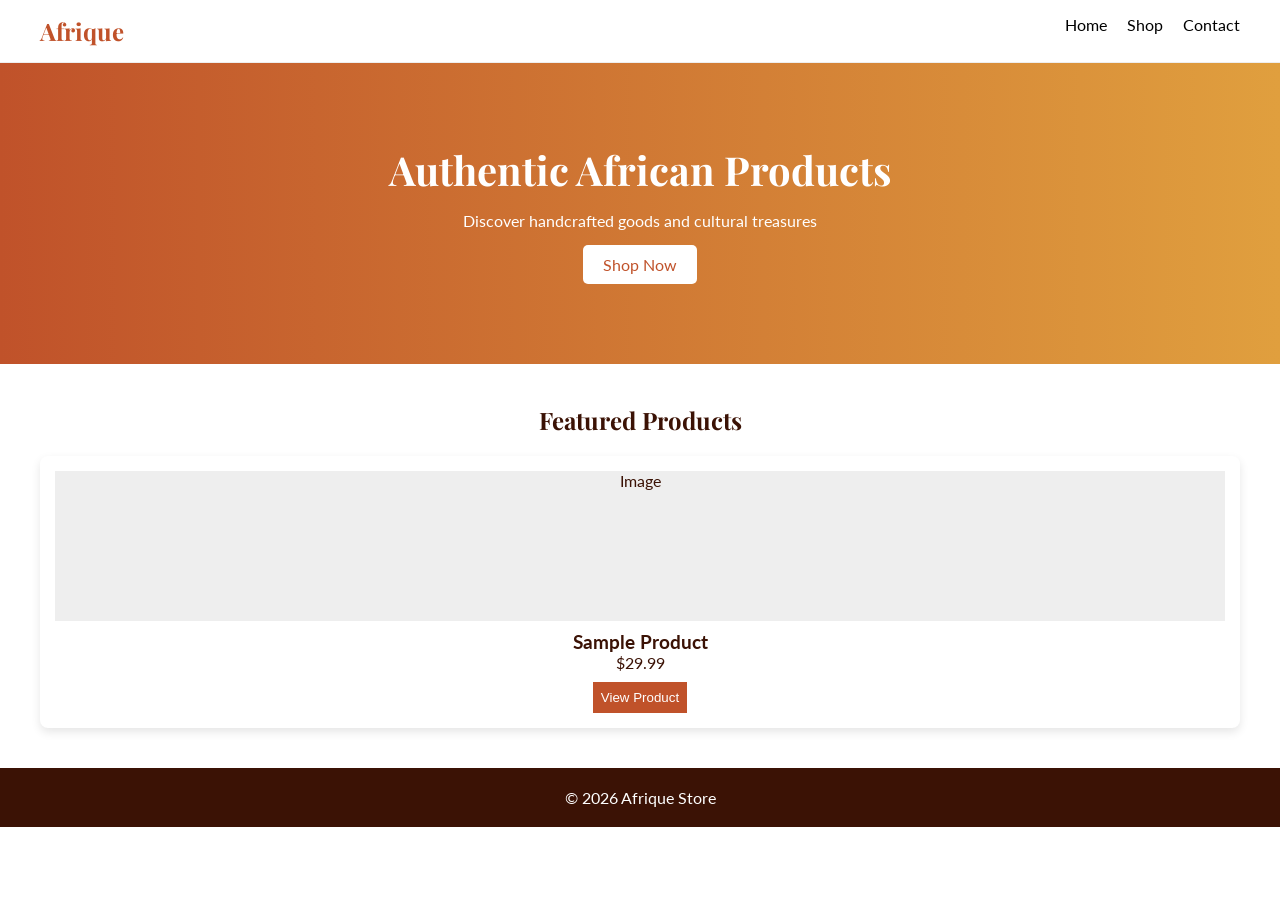
==== index.html @ 3bb9e70c "Created the home page" ====
<!DOCTYPE html>
<html lang="en">
<head>
  <meta charset="UTF-8">
  <meta name="viewport" content="width=device-width, initial-scale=1.0">
  <title>Afrique Store</title>

  <!-- Fonts -->
  <link href="https://fonts.googleapis.com/css2?family=Playfair+Display:wght@700&family=Lato:wght@300;400;700&display=swap" rel="stylesheet">

  <link rel="stylesheet" href="css/style.css">
</head>
<body>

  <!-- NAVBAR -->
  <nav class="navbar">
    <h2 class="logo">Afrique</h2>

    <ul class="nav-links">
      <li><a href="#">Home</a></li>
      <li><a href="#">Shop</a></li>
      <li><a href="contact.html">Contact</a></li>
    </ul>
  </nav>

  <!-- HERO -->
  <section class="hero">
    <h1>Authentic African Products</h1>
    <p>Discover handcrafted goods and cultural treasures</p>
    <a href="#products" class="btn">Shop Now</a>
  </section>

  <!-- PRODUCTS -->
  <section id="products" class="products">
    <h2>Featured Products</h2>

    <!-- THIS is where JS will inject products later -->
    <div id="product-container" class="product-grid">

      <!-- TEMPORARY STATIC CARD (we will remove later) -->
      <div class="product-card">
        <div class="product-img">Image</div>
        <h3>Sample Product</h3>
        <p>$29.99</p>
        <button>View Product</button>
      </div>

    </div>
  </section>

  <!-- FOOTER -->
  <footer>
    <p>© 2026 Afrique Store</p>
  </footer>

</body>
</html>
---- css/style.css ----
/* RESET */
* {
  margin: 0;
  padding: 0;
  box-sizing: border-box;
}

/* COLORS */
:root {
  --primary: #C0522A;
  --accent: #E09F3E;
  --dark: #3B1205;
  --cream: #F5E6C8;
}

/* BODY */
body {
  font-family: 'Lato', sans-serif;
  background: white;
  color: var(--dark);
}

/* NAVBAR */
.navbar {
  display: flex;
  justify-content: space-between;
  padding: 15px 40px;
  background: white;
  border-bottom: 1px solid #eee;
}

.logo {
  font-family: 'Playfair Display', serif;
  color: var(--primary);
}

.nav-links {
  display: flex;
  gap: 20px;
  list-style: none;
}

.nav-links a {
  text-decoration: none;
  color: black;
}

/* HERO */
.hero {
  text-align: center;
  padding: 80px 20px;
  background: linear-gradient(to right, #C0522A, #E09F3E);
  color: white;
}

.hero h1 {
  font-family: 'Playfair Display', serif;
  font-size: 40px;
}

.hero p {
  margin: 15px 0;
}

.btn {
  display: inline-block;
  padding: 10px 20px;
  background: white;
  color: var(--primary);
  text-decoration: none;
  border-radius: 5px;
}

/* PRODUCTS */
.products {
  padding: 40px;
  text-align: center;
}

.products h2 {
  margin-bottom: 20px;
  font-family: 'Playfair Display', serif;
}

.product-grid {
  display: grid;
  grid-template-columns: repeat(auto-fit, minmax(250px, 1fr));
  gap: 20px;
}

/* CARD */
.product-card {
  background: white;
  padding: 15px;
  border-radius: 8px;
  box-shadow: 0 4px 10px rgba(0,0,0,0.1);
}

.product-img {
  height: 150px;
  background: #eee;
  margin-bottom: 10px;
}

.product-card button {
  margin-top: 10px;
  padding: 8px;
  border: none;
  background: var(--primary);
  color: white;
  cursor: pointer;
}

/* FOOTER */
footer {
  text-align: center;
  padding: 20px;
  background: var(--dark);
  color: white;
}
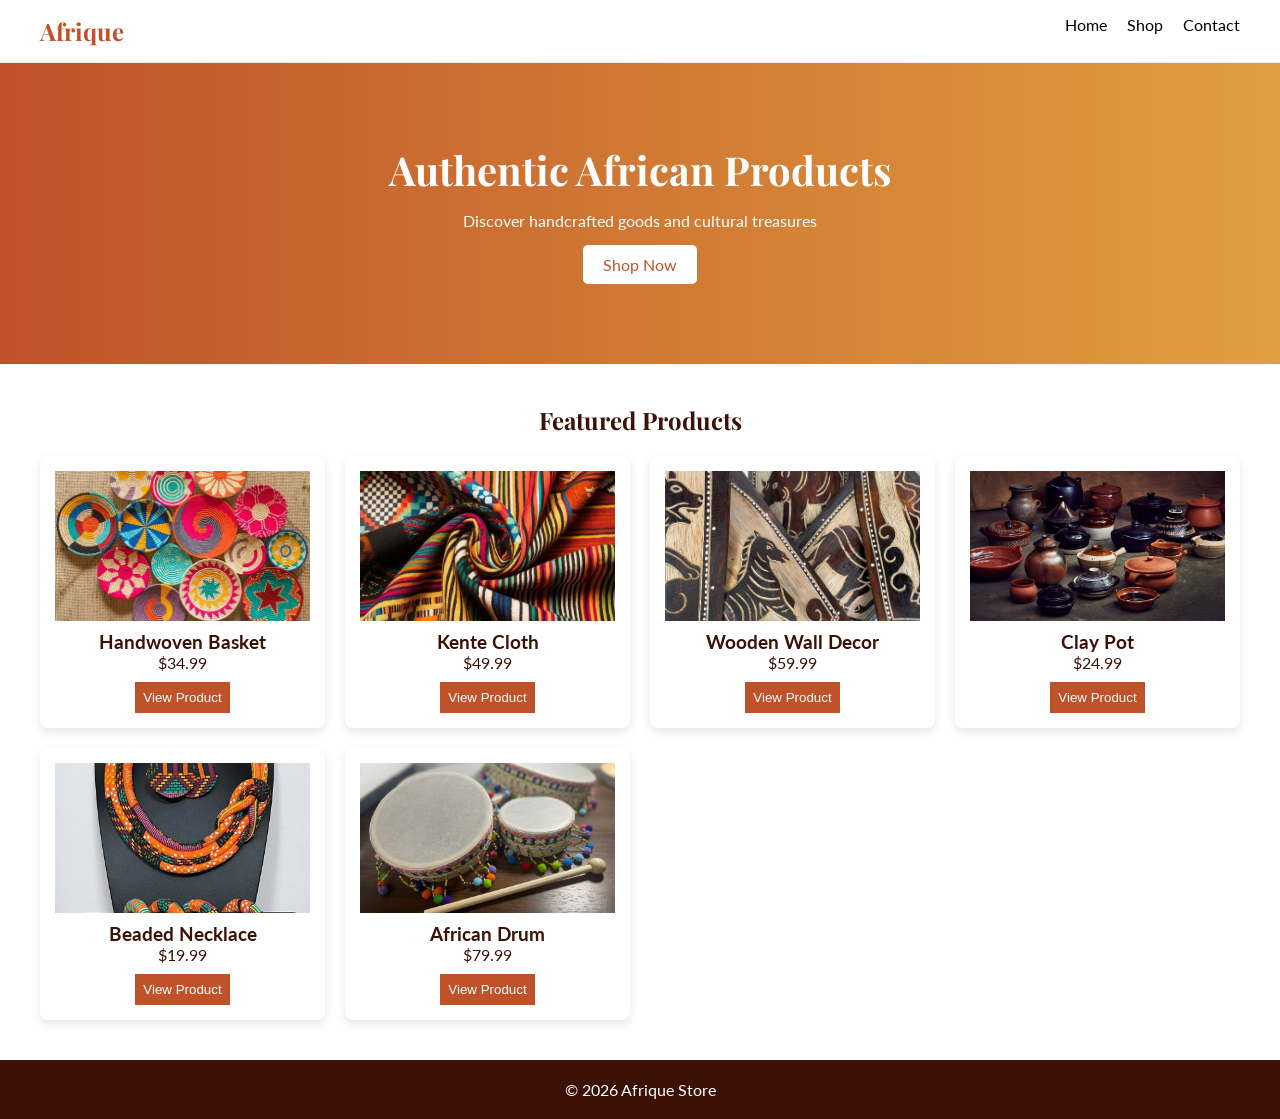
==== commit d19e0f2c: "Added the products and are loading dynamically" ====
--- a/index.html
+++ b/index.html
@@ -53,5 +53,9 @@
     <p>© 2026 Afrique Store</p>
   </footer>
 
+  <script src="js/script.js"> </script>
 </body>
+
+
+
 </html>
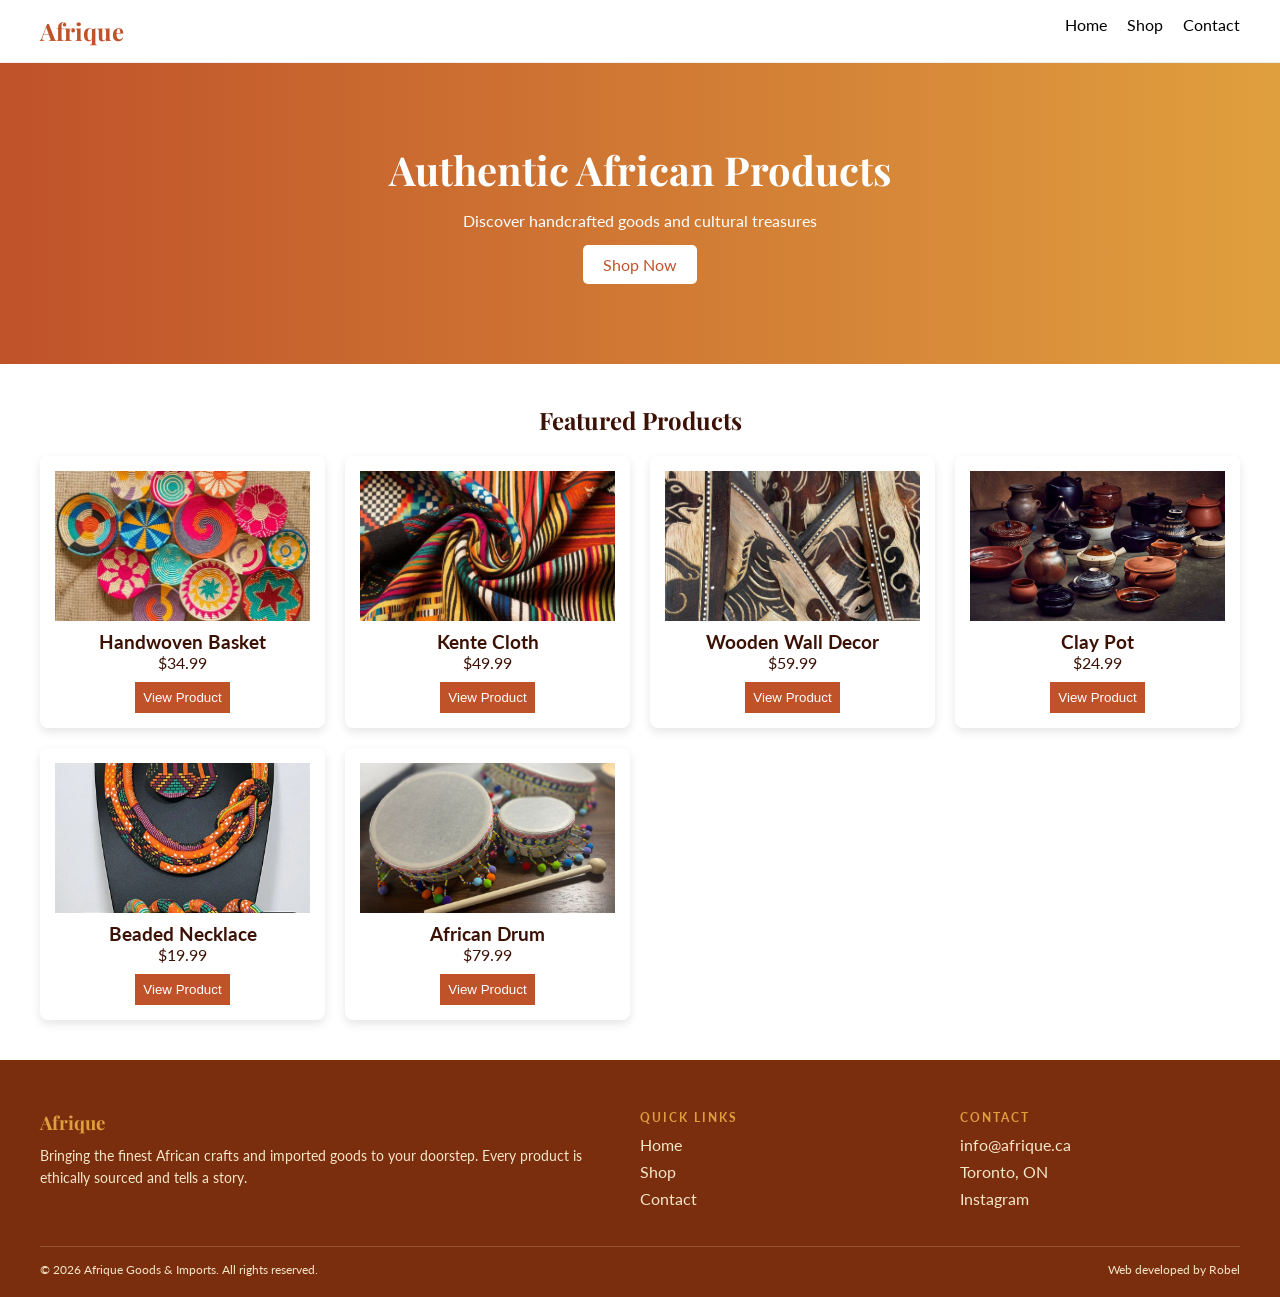
==== commit b584644a: "minor bug fixes with header and footer" ====
--- a/index.html
+++ b/index.html
@@ -5,32 +5,32 @@
   <meta name="viewport" content="width=device-width, initial-scale=1.0">
   <title>Afrique Store</title>
 
-  <!-- Fonts -->
+  
   <link href="https://fonts.googleapis.com/css2?family=Playfair+Display:wght@700&family=Lato:wght@300;400;700&display=swap" rel="stylesheet">
 
   <link rel="stylesheet" href="css/style.css">
 </head>
 <body>
 
-  <!-- NAVBAR -->
+  
   <nav class="navbar">
     <h2 class="logo">Afrique</h2>
 
     <ul class="nav-links">
       <li><a href="#">Home</a></li>
-      <li><a href="#">Shop</a></li>
+      <li><a href="index.html#products">Shop</a></li>
       <li><a href="contact.html">Contact</a></li>
     </ul>
   </nav>
 
-  <!-- HERO -->
+  
   <section class="hero">
     <h1>Authentic African Products</h1>
     <p>Discover handcrafted goods and cultural treasures</p>
     <a href="#products" class="btn">Shop Now</a>
   </section>
 
-  <!-- PRODUCTS -->
+  
   <section id="products" class="products">
     <h2>Featured Products</h2>
 
@@ -48,9 +48,48 @@
     </div>
   </section>
 
-  <!-- FOOTER -->
+  
   <footer>
-    <p>© 2026 Afrique Store</p>
+    <footer class="footer">
+  <div class="footer-container">
+
+    
+    <div class="footer-brand">
+      <h3>Afrique</h3>
+      <p>
+        Bringing the finest African crafts and imported goods to your doorstep.
+        Every product is ethically sourced and tells a story.
+      </p>
+    </div>
+
+    
+    <div class="footer-links">
+      <h4>Quick Links</h4>
+      <ul>
+        <li><a href="index.html">Home</a></li>
+        <li><a href="index.html#products">Shop</a></li>
+        <li><a href="contact.html">Contact</a></li>
+      </ul>
+    </div>
+
+    
+    <div class="footer-contact">
+      <h4>Contact</h4>
+      <ul>
+        <li>info@afrique.ca</li>
+        <li>Toronto, ON</li>
+        <li>Instagram</li>
+      </ul>
+    </div>
+
+  </div>
+
+  
+  <div class="footer-bottom">
+    <span>© 2026 Afrique Goods & Imports. All rights reserved.</span>
+    <span>Web developed by Robel</span>
+  </div>
+</footer>
   </footer>
 
   <script src="js/script.js"> </script>
--- a/css/style.css
+++ b/css/style.css
@@ -43,6 +43,31 @@
 .nav-links a {
   text-decoration: none;
   color: black;
+}
+
+@media (max-width: 400px) {
+
+  .navbar {
+    flex-direction: column;
+    align-items: flex-start;
+    padding: 15px 20px;
+  }
+
+  .nav-links {
+    flex-direction: column;
+    width: 100%;
+    gap: 10px;
+    margin-top: 10px;
+  }
+
+  .nav-links li {
+    width: 100%;
+  }
+
+  .nav-links a {
+    display: block;
+    width: 100%;
+  }
 }
 
 /* HERO */
@@ -112,9 +137,125 @@
 }
 
 /* FOOTER */
-footer {
-  text-align: center;
+/*From this level down is the css for the product page*/
+
+
+.product-details {
+  padding: 40px;
+  display: flex;
+  justify-content: center;
+}
+
+.product-box {
+  max-width: 800px;
+  display: grid;
+  grid-template-columns: 1fr 1fr;
+  gap: 30px;
+  background: white;
   padding: 20px;
-  background: var(--dark);
+  border-radius: 10px;
+  box-shadow: 0 4px 10px rgba(0,0,0,0.1);
+}
+
+.product-box img {
+  width: 100%;
+  border-radius: 10px;
+}
+
+.product-info h1 {
+  font-family: 'Playfair Display', serif;
+  margin-bottom: 10px;
+}
+
+.product-info p {
+  margin-bottom: 10px;
+}
+
+.product-info button {
+  padding: 10px;
+  border: none;
+  background: var(--primary);
   color: white;
+  cursor: pointer;
+}
+
+
+
+
+/* FOOTER */
+.footer {
+  background: #7A2E0E;
+  color: #F5E6C8;
+  padding: 50px 40px 20px;
+}
+
+.footer-container {
+  display: grid;
+  grid-template-columns: 2fr 1fr 1fr;
+  gap: 40px;
+  margin-bottom: 30px;
+}
+
+/* BRAND */
+.footer-brand h3 {
+  font-family: 'Playfair Display', serif;
+  color: #E09F3E;
+  margin-bottom: 10px;
+}
+
+.footer-brand p {
+  font-size: 14px;
+  line-height: 1.6;
+}
+
+/* LINKS + CONTACT */
+.footer-links h4,
+.footer-contact h4 {
+  font-size: 12px;
+  letter-spacing: 2px;
+  text-transform: uppercase;
+  color: #E09F3E;
+  margin-bottom: 10px;
+}
+
+.footer-links ul,
+.footer-contact ul {
+  list-style: none;
+}
+
+.footer-links li,
+.footer-contact li {
+  margin-bottom: 8px;
+}
+
+.footer-links a {
+  text-decoration: none;
+  color: #F5E6C8;
+}
+
+.footer-links a:hover {
+  color: #E09F3E;
+}
+
+/* BOTTOM BAR */
+.footer-bottom {
+  border-top: 1px solid rgba(245,230,200,0.2);
+  padding-top: 15px;
+  display: flex;
+  justify-content: space-between;
+  font-size: 12px;
+}
+
+
+@media (max-width: 768px) {
+  .footer-container {
+    grid-template-columns: 1fr;
+    text-align: center;
+  }
+
+  .footer-bottom {
+    flex-direction: column;
+    gap: 10px;
+    text-align: center;
+  }
 }
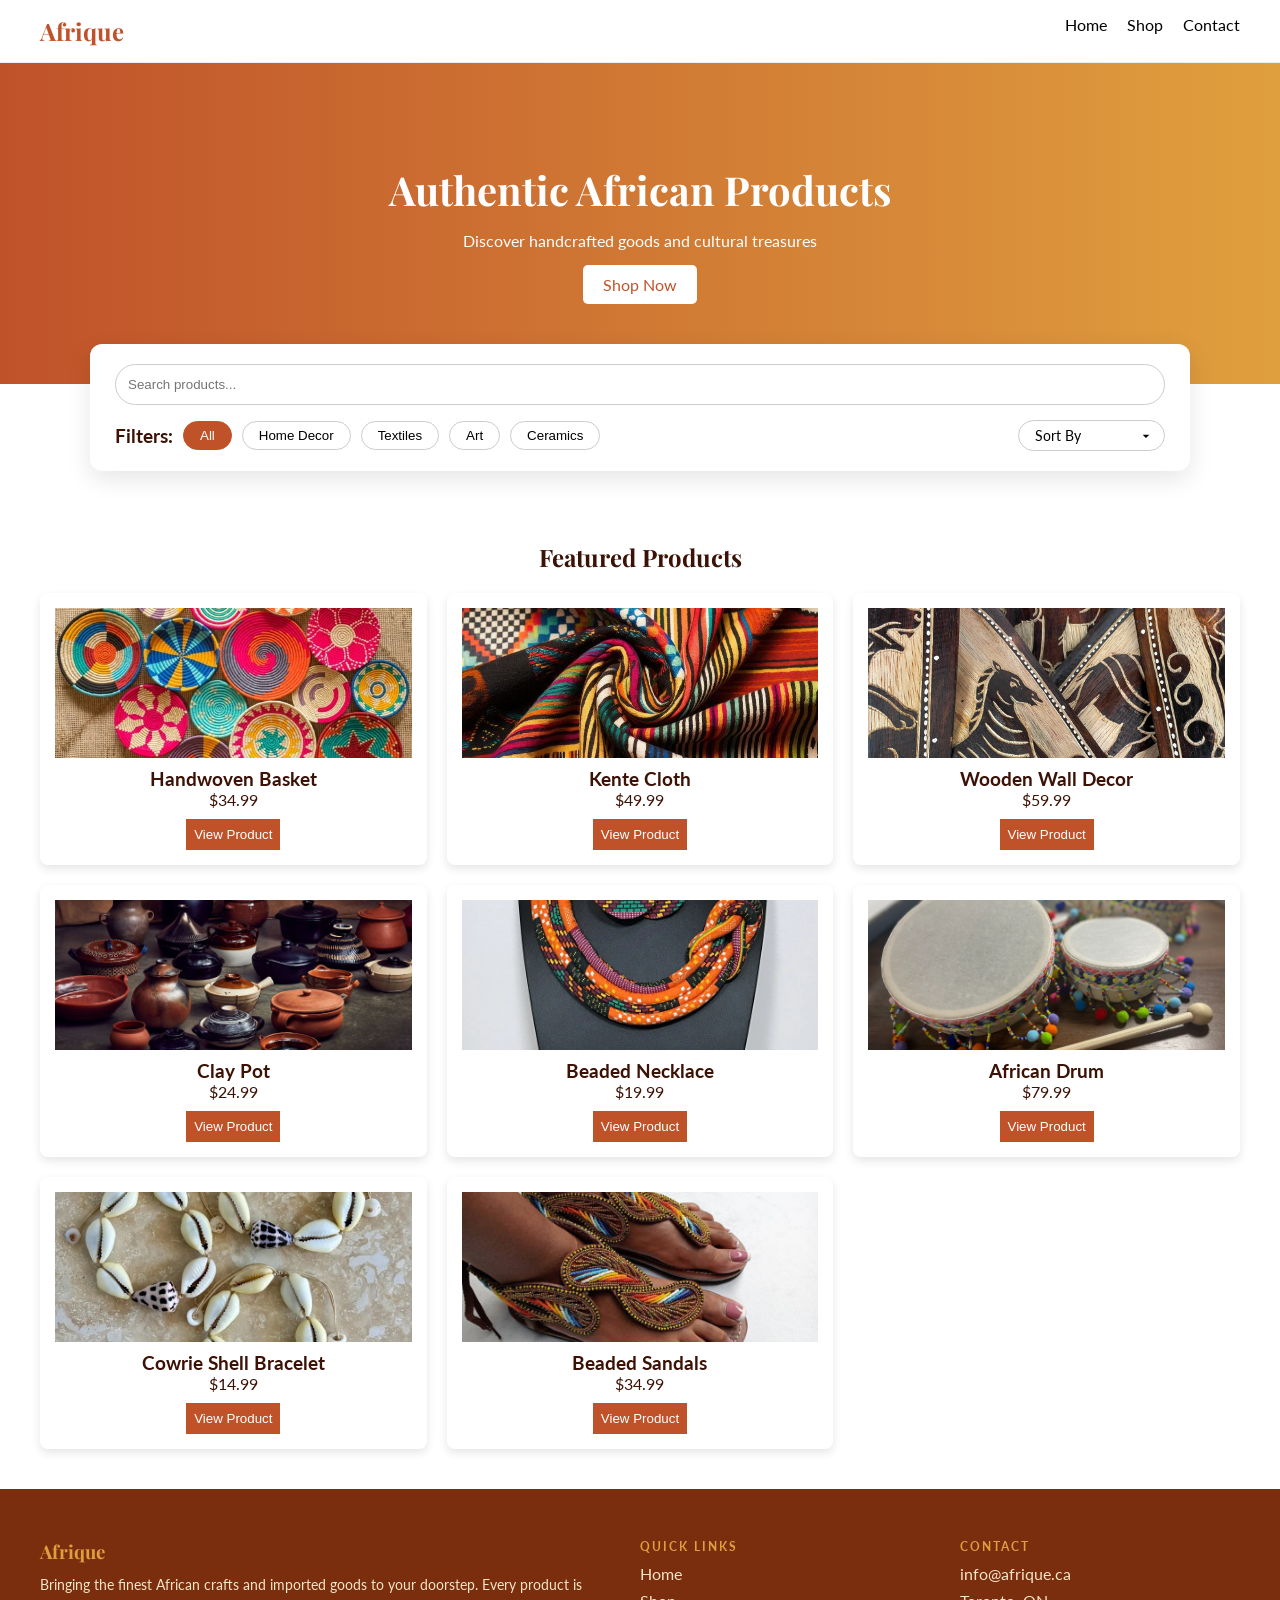
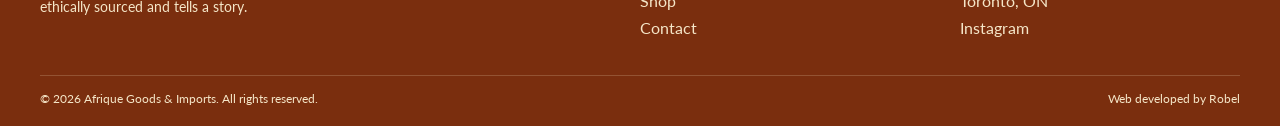
==== commit ad1d64d4: "Added Search and Filter floating bar" ====
--- a/index.html
+++ b/index.html
@@ -29,7 +29,32 @@
     <p>Discover handcrafted goods and cultural treasures</p>
     <a href="#products" class="btn">Shop Now</a>
   </section>
+<section class="searchAndFilter"><div class="search-filter">
 
+  <!-- SEARCH -->
+  <input 
+    type="text" 
+    id="searchInput" 
+    placeholder="Search products..."
+  />
+
+  <!-- FILTER BUTTONS -->
+  <div class="filters">
+    <h3>Filters:</h3>
+    <button onclick="setFilter('all')" class="active">All</button>
+    <button onclick="setFilter('home decor')">Home Decor</button>
+    <button onclick="setFilter('textiles')">Textiles</button>
+    <button onclick="setFilter('art')">Art</button>
+    <button onclick="setFilter('ceramics')">Ceramics</button>
+    
+    <select id="sortSelect">
+  <option value="default">Sort By</option>
+  <option value="low-high">Price: Low to High</option>
+  <option value="high-low">Price: High to Low</option>
+</select>
+  </div>
+
+</div></section>
   
   <section id="products" class="products">
     <h2>Featured Products</h2>
--- a/css/style.css
+++ b/css/style.css
@@ -73,7 +73,7 @@
 /* HERO */
 .hero {
   text-align: center;
-  padding: 80px 20px;
+  padding: 100px 20px 80px;
   background: linear-gradient(to right, #C0522A, #E09F3E);
   color: white;
 }
@@ -94,7 +94,95 @@
   color: var(--primary);
   text-decoration: none;
   border-radius: 5px;
-}
+  
+}
+
+/* Search and Filters */
+
+.search-filter {
+  width: 90%;
+  max-width: 1100px;
+  margin: -40px auto 30px; /* THIS creates floating effect */
+  
+  background: white;
+  padding: 20px 25px;
+  border-radius: 12px;
+
+  box-shadow: 0 8px 25px rgba(0,0,0,0.1);
+
+  display: flex;
+  flex-direction: column;
+  gap: 15px;
+}
+
+/* SEARCH */
+#searchInput {
+  padding: 12px;
+  border-radius: 30px;
+  border: 1px solid #ccc;
+  width: 100%;
+}
+
+/* FILTERS */
+.filters {
+  display: flex;
+  align-items: center;
+  gap: 10px;
+  flex-wrap: wrap;
+}
+
+.filters button {
+  padding: 6px 16px;
+  border-radius: 20px;
+  border: 1px solid #ccc;
+  background: white;
+  cursor: pointer;
+  transition: 0.2s;
+}
+
+.filters button:hover {
+  background: var(--accent);
+  color: white;
+}
+
+.filters button.active {
+  background: var(--primary);
+  color: white;
+  border-color: var(--primary);
+}
+
+#sortSelect {
+  padding: 6px 16px;
+  border-radius: 20px;
+  border: 1px solid #ccc;
+  background: white;
+  font-family: 'Lato', sans-serif;
+  font-size: 14px;
+  cursor: pointer;
+
+  appearance: none;  
+  -webkit-appearance: none;
+  -moz-appearance: none;
+
+  outline: none;
+}
+
+/* Optional: hover like buttons */
+#sortSelect:hover {
+  background: var(--accent);
+  color: white;
+  border-color: var(--accent);
+}
+
+#sortSelect {
+  background-image: url("data:image/svg+xml;utf8,<svg fill='%23000' height='20' viewBox='0 0 24 24' width='20' xmlns='http://www.w3.org/2000/svg'><path d='M7 10l5 5 5-5z'/></svg>");
+  background-repeat: no-repeat;
+  background-position: right 10px center;
+  background-size: 16px;
+  margin-left: auto;
+}
+
+
 
 /* PRODUCTS */
 .products {
@@ -109,7 +197,7 @@
 
 .product-grid {
   display: grid;
-  grid-template-columns: repeat(auto-fit, minmax(250px, 1fr));
+ grid-template-columns: repeat(3, 1fr);
   gap: 20px;
 }
 
@@ -178,6 +266,7 @@
   color: white;
   cursor: pointer;
 }
+
 
 
 
@@ -258,4 +347,21 @@
     gap: 10px;
     text-align: center;
   }
-}+}
+
+
+/* Tablet */
+@media (max-width: 900px) {
+  .product-grid {
+    grid-template-columns: repeat(2, 1fr);
+  }
+}
+
+/* Mobile */
+@media (max-width: 500px) {
+  .product-grid {
+    grid-template-columns: 1fr;
+  }
+}
+
+
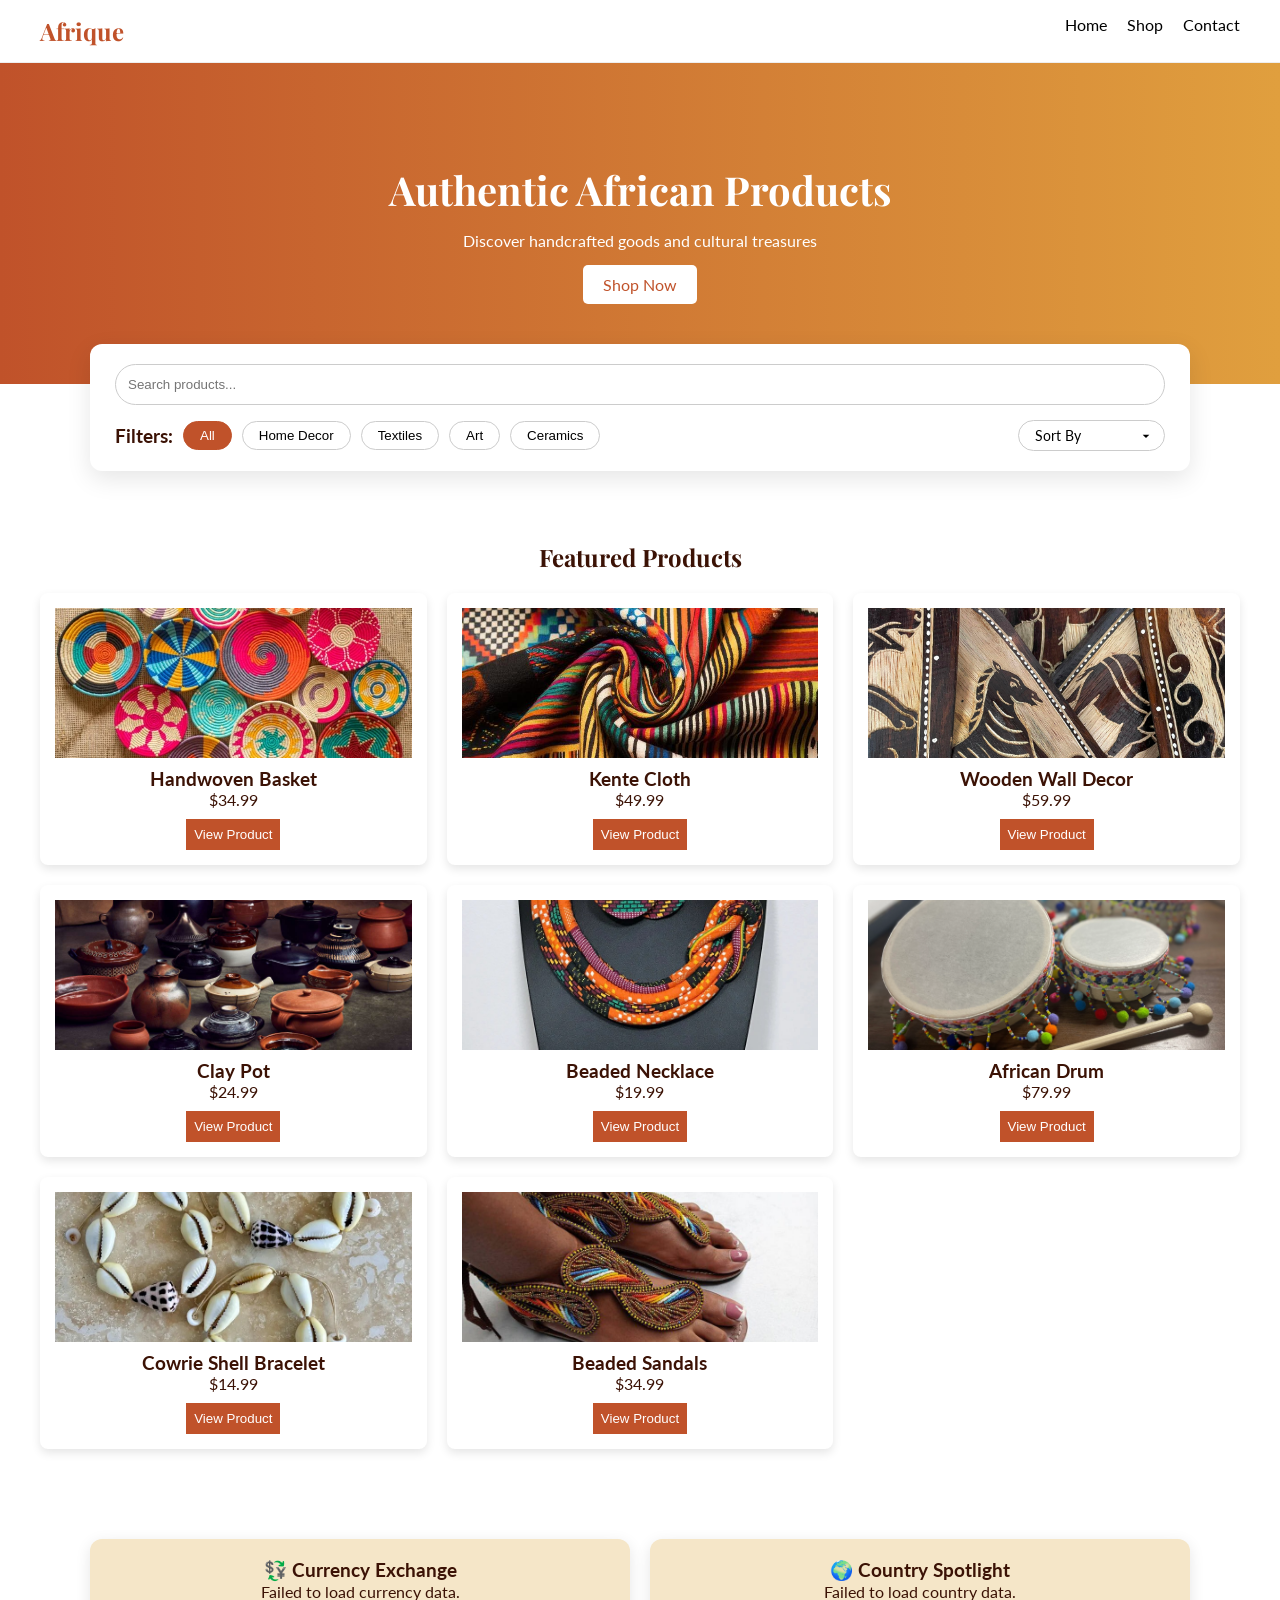
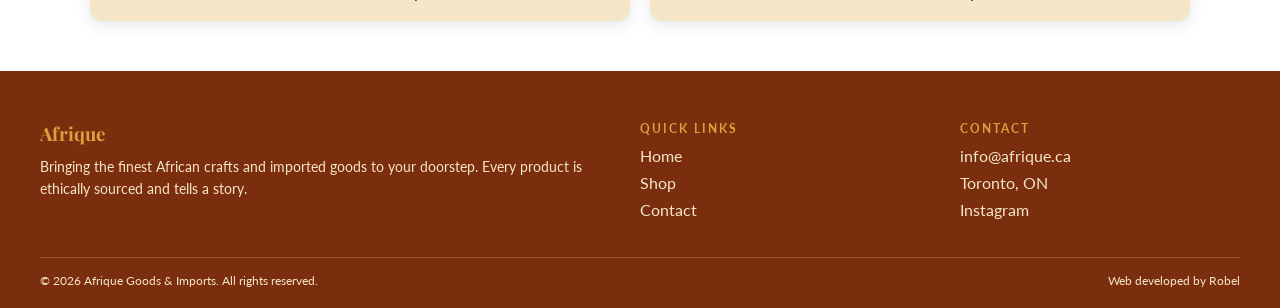
==== commit 76d77fc4: "Multiple Api features added" ====
--- a/index.html
+++ b/index.html
@@ -73,7 +73,22 @@
     </div>
   </section>
 
-  
+  <section class="api-section">
+
+  <!-- Currency -->
+  <div class="api-card" id="currency-card">
+    <h3>💱 Currency Exchange</h3>
+    <p id="currencyResult">Loading...</p>
+  </div>
+
+  <!-- Country -->
+  <div class="api-card" id="country-card">
+    <h3>🌍 Country Spotlight</h3>
+    <p id="countryInfo">Loading...</p>
+  </div>
+
+</section>
+
   <footer>
     <footer class="footer">
   <div class="footer-container">
--- a/css/style.css
+++ b/css/style.css
@@ -181,6 +181,37 @@
   background-size: 16px;
   margin-left: auto;
 }
+
+
+/*Api - Section */
+
+.api-section {
+  width: 90%;
+  max-width: 1100px;
+  margin: 50px auto;
+
+  display: flex;
+  justify-content: space-between;
+  gap: 20px;
+  flex-wrap: wrap;
+}
+
+/* individual cards */
+.api-card {
+  flex: 1;
+  min-width: 280px;
+
+  background: #F5E6C8;
+  padding: 20px;
+  border-radius: 12px;
+
+  box-shadow: 0 4px 15px rgba(0,0,0,0.1);
+
+  text-align: center;
+  color: #3B1205;
+}
+
+
 
 
 
@@ -364,4 +395,9 @@
   }
 }
 
-
+@media (max-width: 600px) {
+  #sortSelect {
+    margin-left: 0;
+    width: 100%;
+  }
+}
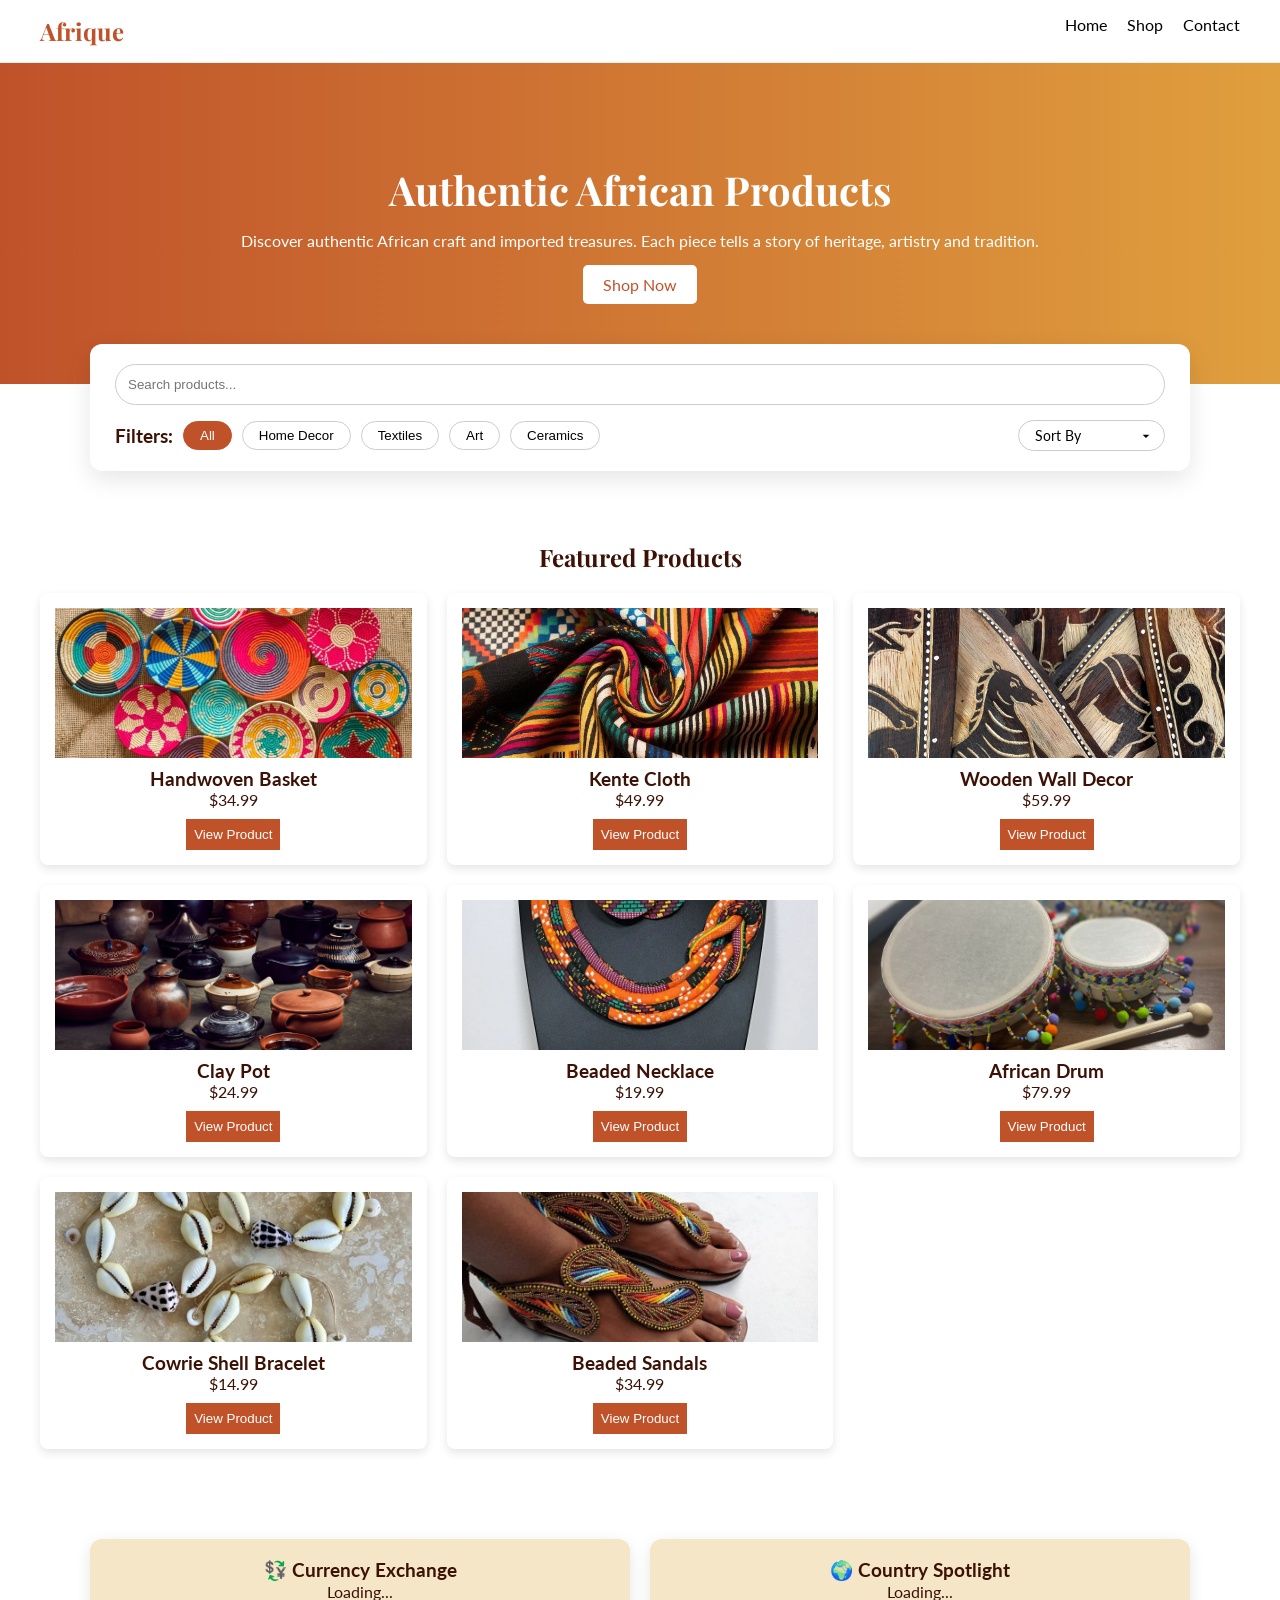
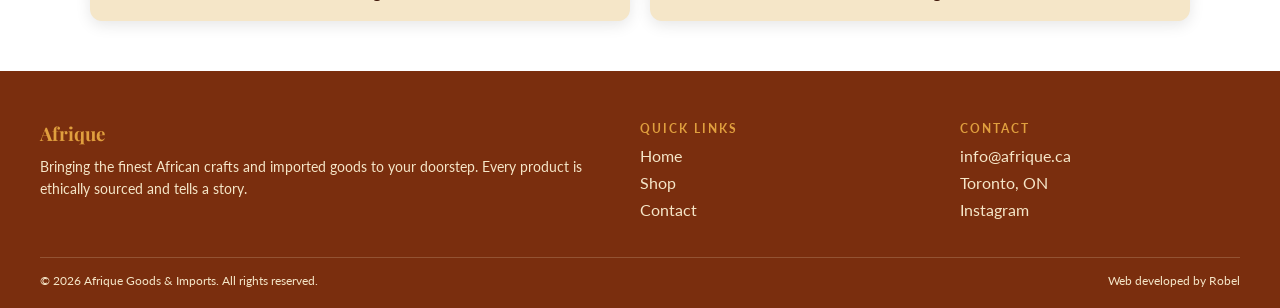
==== commit c38e903b: "Added the functionality of search, filter and sort" ====
--- a/index.html
+++ b/index.html
@@ -26,7 +26,7 @@
   
   <section class="hero">
     <h1>Authentic African Products</h1>
-    <p>Discover handcrafted goods and cultural treasures</p>
+    <p>Discover authentic African craft and imported treasures. Each piece tells a story of heritage, artistry and tradition.</p>
     <a href="#products" class="btn">Shop Now</a>
   </section>
 <section class="searchAndFilter"><div class="search-filter">
@@ -36,16 +36,17 @@
     type="text" 
     id="searchInput" 
     placeholder="Search products..."
+    oninput="handleSearch(this.value)"
   />
 
   <!-- FILTER BUTTONS -->
   <div class="filters">
     <h3>Filters:</h3>
-    <button onclick="setFilter('all')" class="active">All</button>
-    <button onclick="setFilter('home decor')">Home Decor</button>
-    <button onclick="setFilter('textiles')">Textiles</button>
-    <button onclick="setFilter('art')">Art</button>
-    <button onclick="setFilter('ceramics')">Ceramics</button>
+    <button onclick="setFilter('all', this)" class="active">All</button>
+<button onclick="setFilter('home decor', this)">Home Decor</button>
+<button onclick="setFilter('textiles', this)">Textiles</button>
+<button onclick="setFilter('art', this)">Art</button>
+<button onclick="setFilter('ceramics', this)">Ceramics</button>
     
     <select id="sortSelect">
   <option value="default">Sort By</option>
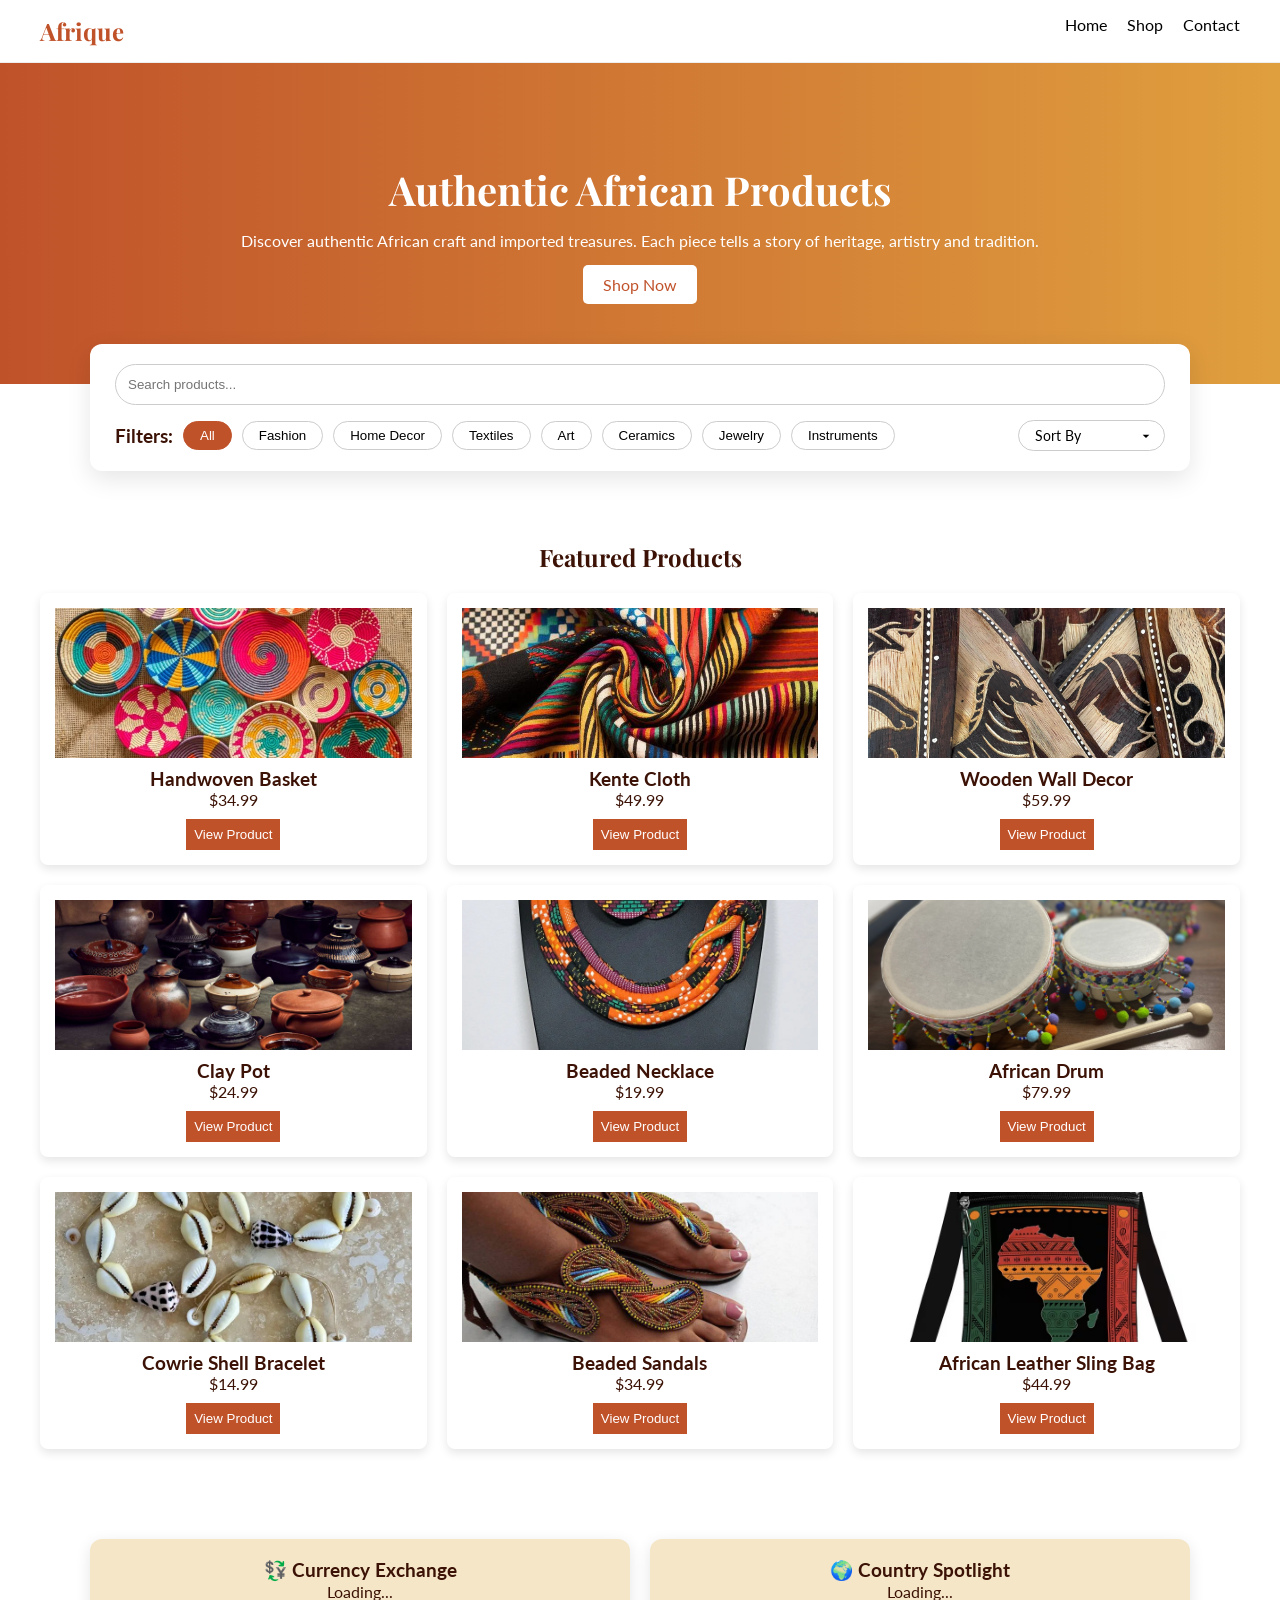
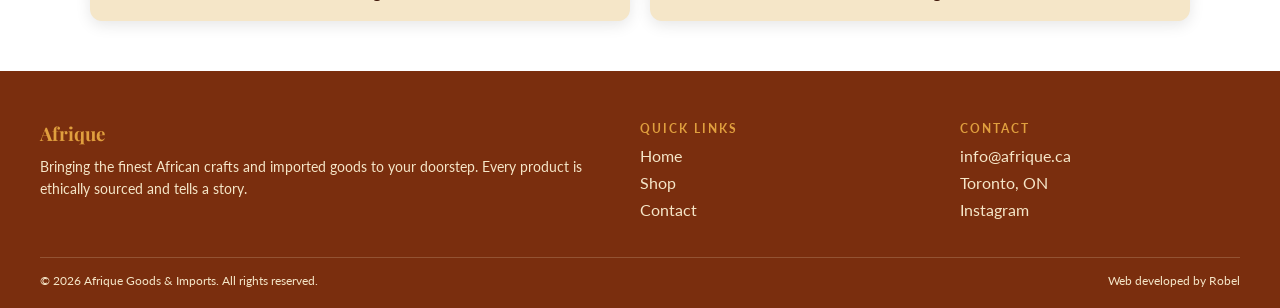
==== commit 6ecdb2b1: "Added final touches and web is ready for deployment" ====
--- a/index.html
+++ b/index.html
@@ -5,137 +5,131 @@
   <meta name="viewport" content="width=device-width, initial-scale=1.0">
   <title>Afrique Store</title>
 
-  
   <link href="https://fonts.googleapis.com/css2?family=Playfair+Display:wght@700&family=Lato:wght@300;400;700&display=swap" rel="stylesheet">
 
   <link rel="stylesheet" href="css/style.css">
 </head>
+
 <body>
 
-  
+  <!-- NAV -->
   <nav class="navbar">
     <h2 class="logo">Afrique</h2>
 
     <ul class="nav-links">
       <li><a href="#">Home</a></li>
-      <li><a href="index.html#products">Shop</a></li>
+      <li><a href="#products">Shop</a></li>
       <li><a href="contact.html">Contact</a></li>
     </ul>
   </nav>
 
-  
-  <section class="hero">
-    <h1>Authentic African Products</h1>
-    <p>Discover authentic African craft and imported treasures. Each piece tells a story of heritage, artistry and tradition.</p>
-    <a href="#products" class="btn">Shop Now</a>
-  </section>
-<section class="searchAndFilter"><div class="search-filter">
+  <main>
 
-  <!-- SEARCH -->
-  <input 
-    type="text" 
-    id="searchInput" 
-    placeholder="Search products..."
-    oninput="handleSearch(this.value)"
-  />
+    <!-- HERO -->
+    <section class="hero">
+      <h1>Authentic African Products</h1>
+      <p>Discover authentic African craft and imported treasures. Each piece tells a story of heritage, artistry and tradition.</p>
+      <a href="#products" class="btn">Shop Now</a>
+    </section>
 
-  <!-- FILTER BUTTONS -->
-  <div class="filters">
-    <h3>Filters:</h3>
-    <button onclick="setFilter('all', this)" class="active">All</button>
-<button onclick="setFilter('home decor', this)">Home Decor</button>
-<button onclick="setFilter('textiles', this)">Textiles</button>
-<button onclick="setFilter('art', this)">Art</button>
-<button onclick="setFilter('ceramics', this)">Ceramics</button>
-    
-    <select id="sortSelect">
-  <option value="default">Sort By</option>
-  <option value="low-high">Price: Low to High</option>
-  <option value="high-low">Price: High to Low</option>
-</select>
-  </div>
+    <!-- SEARCH + FILTER -->
+    <section class="searchAndFilter">
+      <div class="search-filter">
 
-</div></section>
-  
-  <section id="products" class="products">
-    <h2>Featured Products</h2>
+        <input 
+          type="text" 
+          id="searchInput" 
+          placeholder="Search products..."
+          oninput="handleSearch(this.value)"
+        />
 
-    <!-- THIS is where JS will inject products later -->
-    <div id="product-container" class="product-grid">
+        <div class="filters">
+          <h3>Filters:</h3>
 
-      <!-- TEMPORARY STATIC CARD (we will remove later) -->
-      <div class="product-card">
-        <div class="product-img">Image</div>
-        <h3>Sample Product</h3>
-        <p>$29.99</p>
-        <button>View Product</button>
+          <button onclick="setFilter('all', this)" class="active">All</button>
+          <button onclick="setFilter('fashion', this)">Fashion</button>
+          <button onclick="setFilter('home decor', this)">Home Decor</button>
+          <button onclick="setFilter('textiles', this)">Textiles</button>
+          <button onclick="setFilter('art', this)">Art</button>
+          <button onclick="setFilter('ceramics', this)">Ceramics</button>
+          <button onclick="setFilter('jewelry', this)">Jewelry</button>
+          <button onclick="setFilter('instruments', this)">Instruments</button>
+
+          <select id="sortSelect">
+            <option value="default">Sort By</option>
+            <option value="low-high">Price: Low to High</option>
+            <option value="high-low">Price: High to Low</option>
+          </select>
+
+        </div>
+      </div>
+    </section>
+
+    <!-- PRODUCTS -->
+    <section id="products" class="products">
+      <h2>Featured Products</h2>
+
+      <div id="product-container" class="product-grid">
+        <!-- JS injects products here -->
+      </div>
+    </section>
+
+    <!-- API SECTION -->
+    <section class="api-section">
+
+      <div class="api-card">
+        <h3>💱 Currency Exchange</h3>
+        <p id="currencyResult">Loading...</p>
+      </div>
+
+      <div class="api-card">
+        <h3>🌍 Country Spotlight</h3>
+        <p id="countryInfo">Loading...</p>
+      </div>
+
+    </section>
+
+  </main>
+
+  <!-- FOOTER (FIXED STRUCTURE) -->
+  <footer class="footer">
+    <div class="footer-container">
+
+      <div class="footer-brand">
+        <h3>Afrique</h3>
+        <p>
+          Bringing the finest African crafts and imported goods to your doorstep.
+          Every product is ethically sourced and tells a story.
+        </p>
+      </div>
+
+      <div class="footer-links">
+        <h4>Quick Links</h4>
+        <ul>
+          <li><a href="index.html">Home</a></li>
+          <li><a href="#products">Shop</a></li>
+          <li><a href="contact.html">Contact</a></li>
+        </ul>
+      </div>
+
+      <div class="footer-contact">
+        <h4>Contact</h4>
+        <ul>
+          <li>info@afrique.ca</li>
+          <li>Toronto, ON</li>
+          <li>Instagram</li>
+        </ul>
       </div>
 
     </div>
-  </section>
 
-  <section class="api-section">
-
-  <!-- Currency -->
-  <div class="api-card" id="currency-card">
-    <h3>💱 Currency Exchange</h3>
-    <p id="currencyResult">Loading...</p>
-  </div>
-
-  <!-- Country -->
-  <div class="api-card" id="country-card">
-    <h3>🌍 Country Spotlight</h3>
-    <p id="countryInfo">Loading...</p>
-  </div>
-
-</section>
-
-  <footer>
-    <footer class="footer">
-  <div class="footer-container">
-
-    
-    <div class="footer-brand">
-      <h3>Afrique</h3>
-      <p>
-        Bringing the finest African crafts and imported goods to your doorstep.
-        Every product is ethically sourced and tells a story.
-      </p>
+    <div class="footer-bottom">
+      <span>© 2026 Afrique Goods & Imports. All rights reserved.</span>
+      <span>Web developed by Robel</span>
     </div>
-
-    
-    <div class="footer-links">
-      <h4>Quick Links</h4>
-      <ul>
-        <li><a href="index.html">Home</a></li>
-        <li><a href="index.html#products">Shop</a></li>
-        <li><a href="contact.html">Contact</a></li>
-      </ul>
-    </div>
-
-    
-    <div class="footer-contact">
-      <h4>Contact</h4>
-      <ul>
-        <li>info@afrique.ca</li>
-        <li>Toronto, ON</li>
-        <li>Instagram</li>
-      </ul>
-    </div>
-
-  </div>
-
-  
-  <div class="footer-bottom">
-    <span>© 2026 Afrique Goods & Imports. All rights reserved.</span>
-    <span>Web developed by Robel</span>
-  </div>
-</footer>
   </footer>
 
-  <script src="js/script.js"> </script>
+  <script src="js/script.js"></script>
+
 </body>
-
-
-
 </html>
--- a/css/style.css
+++ b/css/style.css
@@ -1,3 +1,11 @@
+html, body {
+  height: 100%;
+}
+
+main {
+  flex: 1;
+}
+
 /* RESET */
 * {
   margin: 0;
@@ -18,6 +26,10 @@
   font-family: 'Lato', sans-serif;
   background: white;
   color: var(--dark);
+
+  min-height: 100vh;
+  display: flex;
+  flex-direction: column;
 }
 
 /* NAVBAR */
@@ -44,6 +56,8 @@
   text-decoration: none;
   color: black;
 }
+
+
 
 @media (max-width: 400px) {
 
@@ -238,12 +252,27 @@
   padding: 15px;
   border-radius: 8px;
   box-shadow: 0 4px 10px rgba(0,0,0,0.1);
+  transition: transform 0.35s ease, box-shadow 0.35s ease;
+  cursor: pointer;
+}
+
+.product-card:hover {
+  transform: translateY(-10px) scale(1.02);
+  box-shadow: 0 15px 30px rgba(0,0,0,0.25);
 }
 
 .product-img {
   height: 150px;
   background: #eee;
   margin-bottom: 10px;
+}
+
+.product-img img {
+  transition: transform 0.4s ease;
+}
+
+.product-card:hover .product-img img {
+  transform: scale(1.1);
 }
 
 .product-card button {
@@ -255,6 +284,12 @@
   cursor: pointer;
 }
 
+.products,
+.product-details,
+.contact-page {
+  flex: 1;
+}
+
 /* FOOTER */
 /*From this level down is the css for the product page*/
 
@@ -299,6 +334,128 @@
 }
 
 
+/* =========================
+   CONTACT PAGE
+========================= */
+
+.contact-page {
+  width: 90%;
+  max-width: 800px;
+  margin: 60px auto;
+  text-align: center;
+}
+
+.contact-page h2 {
+  font-family: 'Playfair Display', serif;
+  font-size: 32px;
+  margin-bottom: 10px;
+}
+
+.contact-page p {
+  margin-bottom: 20px;
+  color: #555;
+}
+
+/* FORM BOX */
+.contact-page form {
+  display: flex;
+  flex-direction: column;
+  gap: 15px;
+
+  background: #fff;
+  padding: 25px;
+  border-radius: 12px;
+
+  box-shadow: 0 8px 20px rgba(0,0,0,0.1);
+}
+
+/* INPUTS */
+.contact-page input,
+.contact-page textarea {
+  padding: 12px;
+  border: 1px solid #ccc;
+  border-radius: 8px;
+  font-family: 'Lato', sans-serif;
+  outline: none;
+}
+
+.error {
+  color: red;
+  font-size: 12px;
+  margin-bottom: 10px;
+  display: block;
+}
+
+/* FOCUS EFFECT */
+.contact-page input:focus,
+.contact-page textarea:focus {
+  border-color: #C0522A;
+  box-shadow: 0 0 5px rgba(192, 82, 42, 0.3);
+}
+
+/* BUTTON */
+.contact-page button {
+  padding: 12px;
+  border: none;
+  background: #C0522A;
+  color: white;
+  border-radius: 8px;
+  cursor: pointer;
+  transition: 0.3s;
+}
+
+.contact-page button:hover {
+  background: #E09F3E;
+}
+
+/* CONTACT INFO */
+.contact-info {
+  margin-top: 25px;
+  font-size: 14px;
+  color: #3B1205;
+}
+
+.popup {
+  position: fixed;
+  top: 0;
+  left: 0;
+  width: 100%;
+  height: 100%;
+  background: rgba(0,0,0,0.5);
+
+  display: flex;
+  justify-content: center;
+  align-items: center;
+}
+
+.popup-content {
+  background: white;
+  padding: 20px 30px;
+  border-radius: 10px;
+  text-align: center;
+  box-shadow: 0 5px 20px rgba(0,0,0,0.2);
+}
+
+.popup button {
+  margin-top: 10px;
+  padding: 8px 16px;
+  border: none;
+  background: #C0522A;
+  color: white;
+  cursor: pointer;
+  border-radius: 5px;
+}
+
+.hidden {
+  display: none;
+}
+
+/* MOBILE */
+@media (max-width: 600px) {
+  .contact-page {
+    width: 95%;
+  }
+}
 
 
 
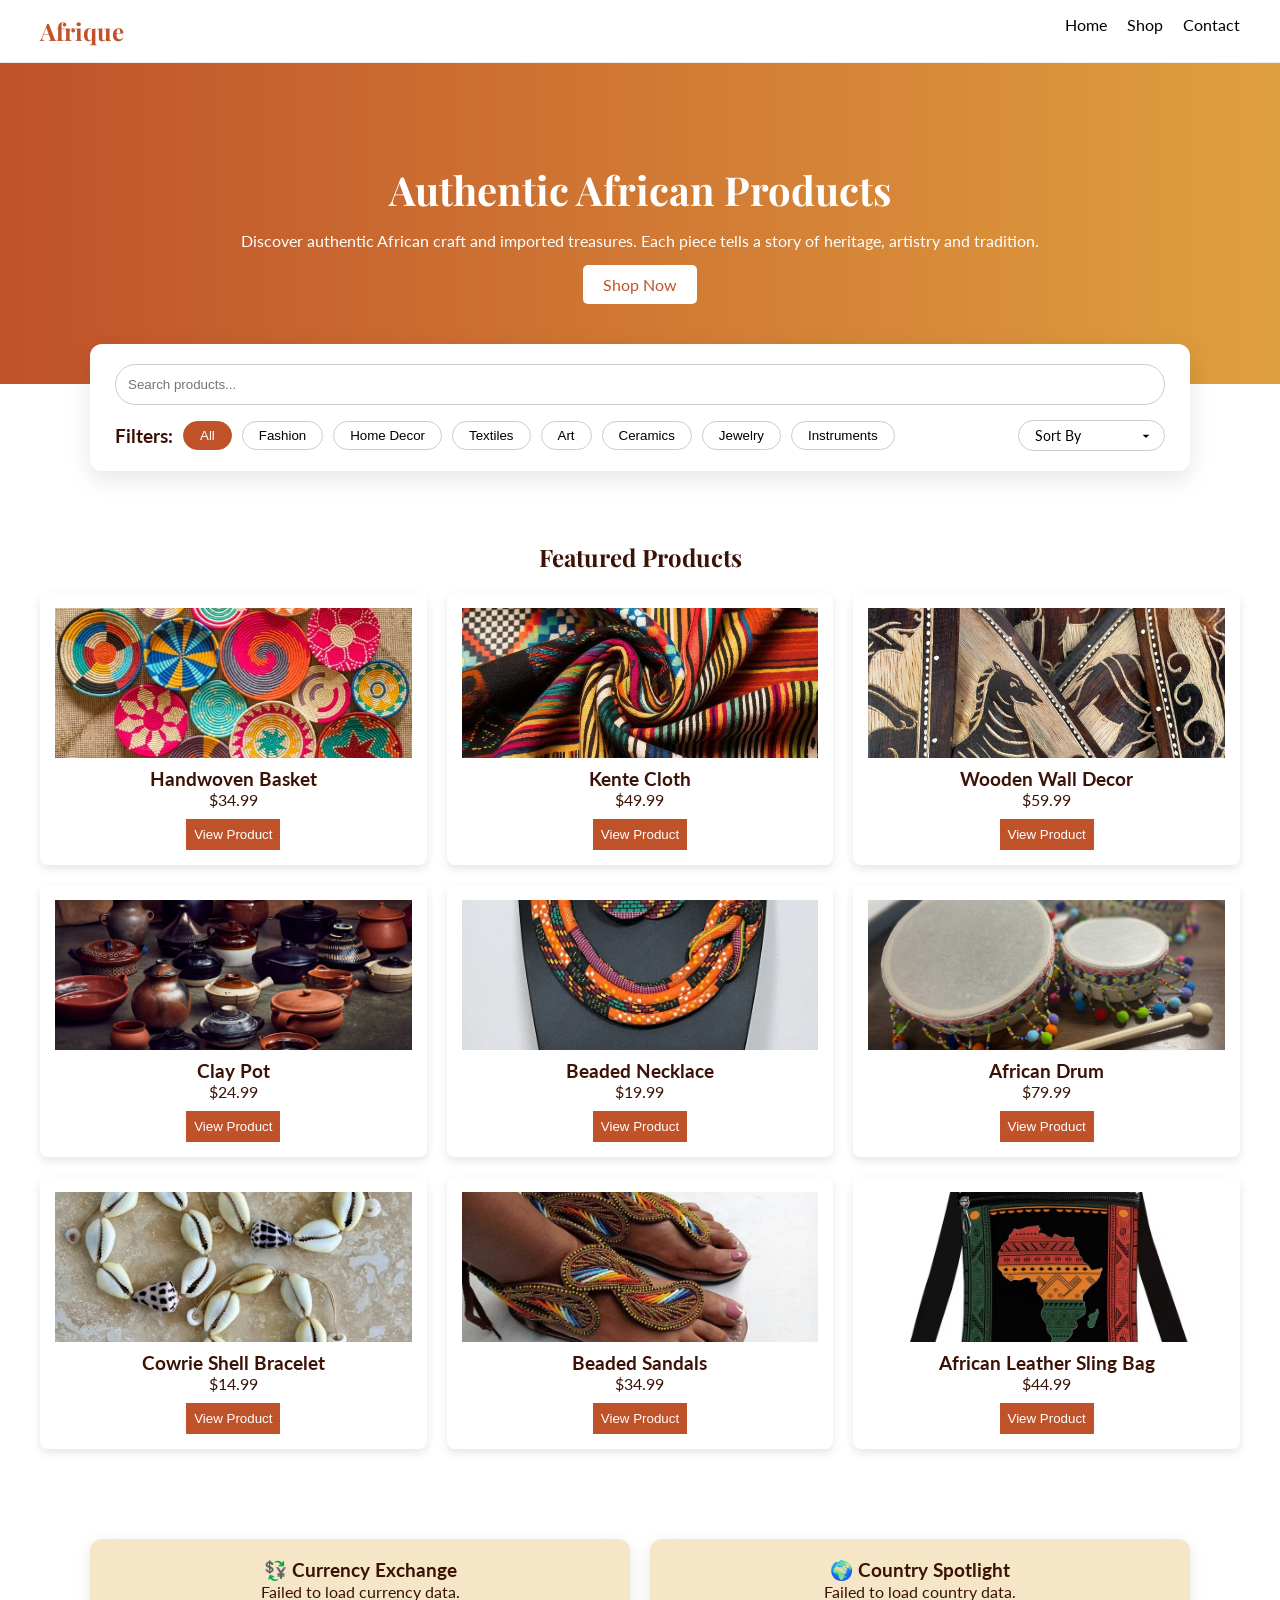
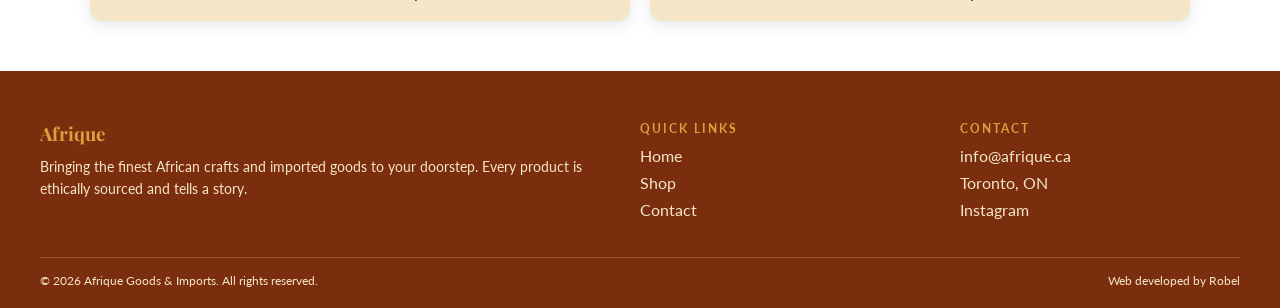
==== commit ceff1102: "Api running and deployed" ====
--- a/index.html
+++ b/index.html
@@ -91,7 +91,7 @@
 
   </main>
 
-  <!-- FOOTER (FIXED STRUCTURE) -->
+  <!-- FOOTER -->
   <footer class="footer">
     <div class="footer-container">
 
--- a/css/style.css
+++ b/css/style.css
@@ -6,7 +6,7 @@
   flex: 1;
 }
 
-/* RESET */
+
 * {
   margin: 0;
   padding: 0;
@@ -116,7 +116,7 @@
 .search-filter {
   width: 90%;
   max-width: 1100px;
-  margin: -40px auto 30px; /* THIS creates floating effect */
+  margin: -40px auto 30px; 
   
   background: white;
   padding: 20px 25px;
@@ -181,7 +181,7 @@
   outline: none;
 }
 
-/* Optional: hover like buttons */
+
 #sortSelect:hover {
   background: var(--accent);
   color: white;
@@ -334,9 +334,7 @@
 }
 
 
-/* =========================
-   CONTACT PAGE
-========================= */
+/* Contact Page */
 
 .contact-page {
   width: 90%;
